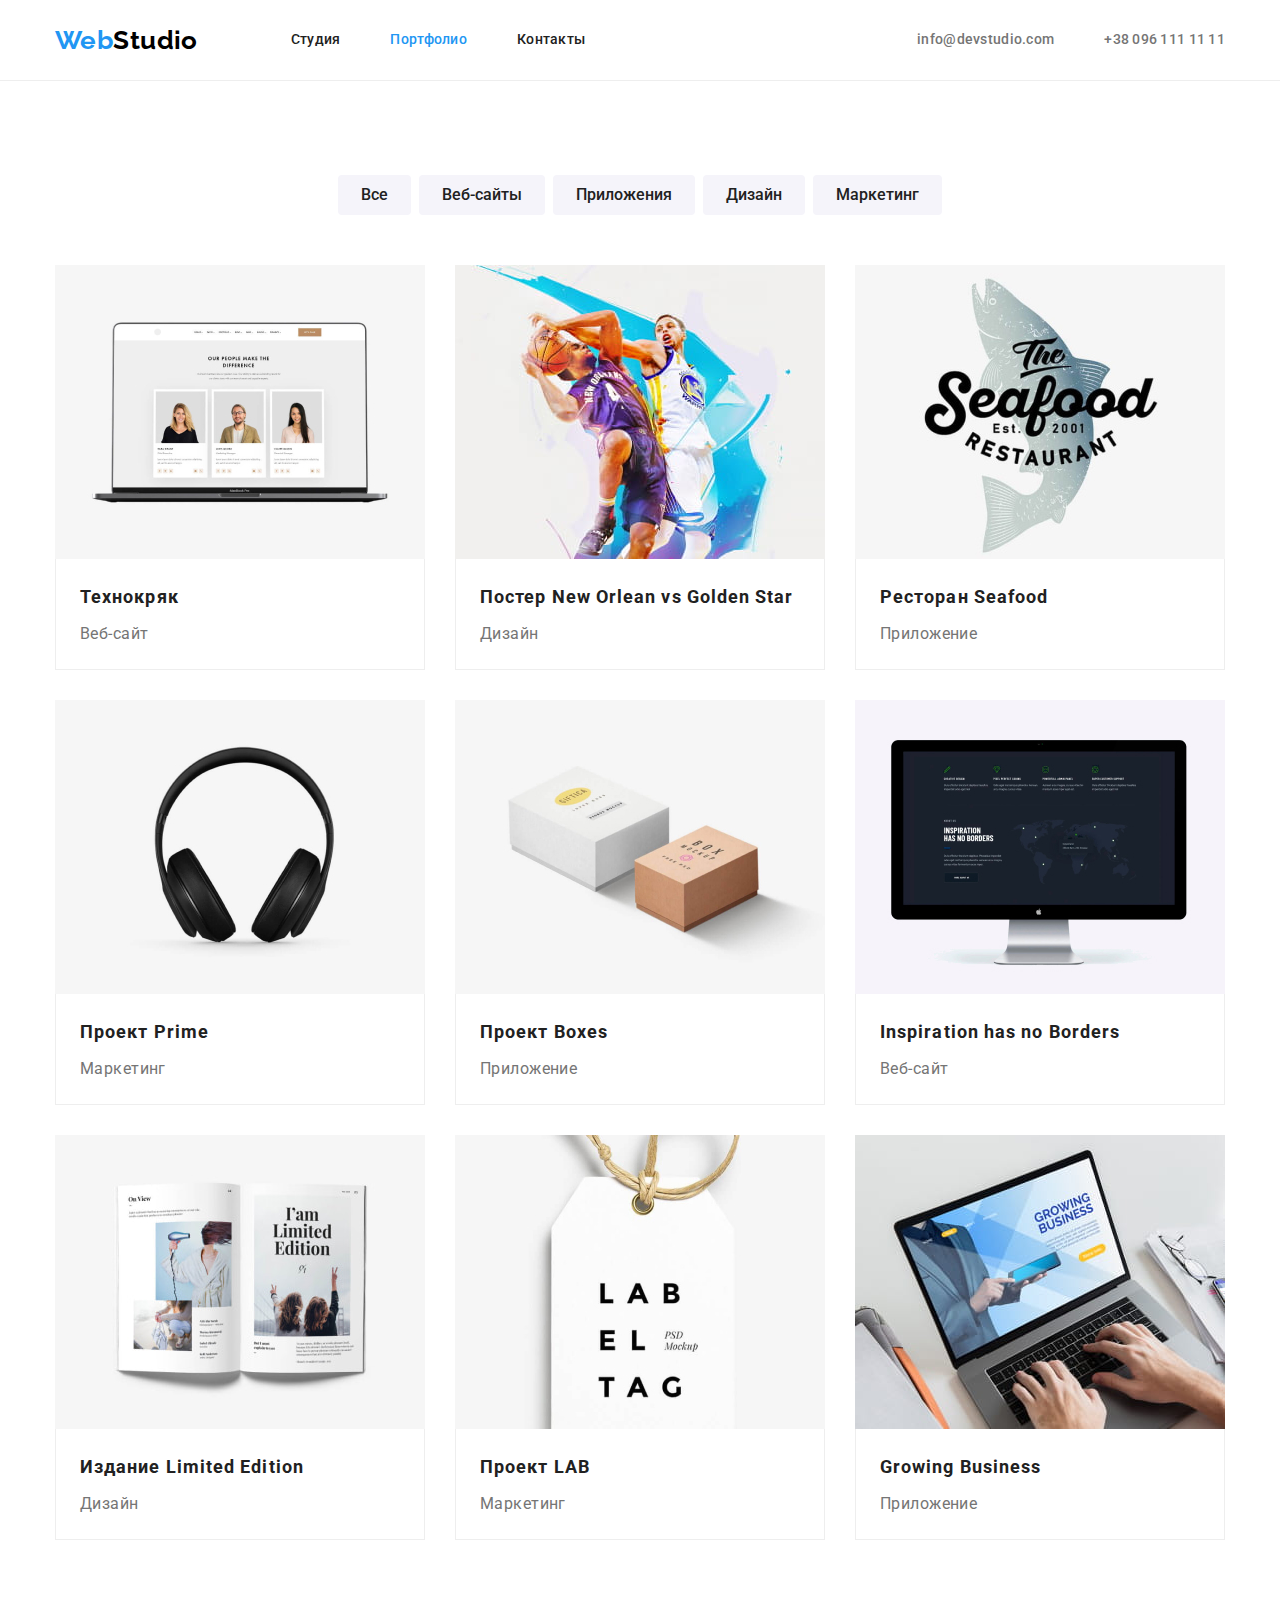
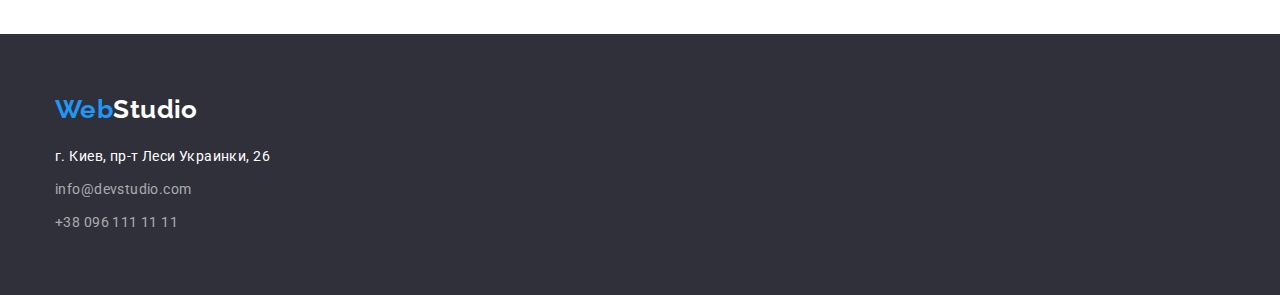
==== portfolio.html @ ceb33f37 "Переносит файлы третьей домашки" ====
<!DOCTYPE html>
<html lang="ru">
<head>
    <meta charset="UTF-8">
    <meta http-equiv="X-UA-Compatible" content="IE=edge">
    <meta name="viewport" content="width=device-width, initial-scale=1.0">
    <title>goit-markup-hw</title>
    <link 
        href="https://fonts.googleapis.com/css2?family=Raleway:wght@700&family=Roboto:wght@400;500;700;900&display=swap"
        rel="stylesheet">
    <link 
        rel="stylesheet" 
        href="https://cdnjs.cloudflare.com/ajax/libs/modern-normalize/1.1.0/modern-normalize.min.css">
    <link rel="stylesheet" href="./css/style.css">
    </head>
<body>
    <!--Шапка сайта-->
    <header class="page-header">
        <div class="container header-nav-lists">
            <nav class="header-nav">
                <a class="logo" href="./index.html">Web<span class="logo-part">Studio</span></a>
                <ul class="nav-list list">
                    <li class="nav-item"><a class="nav-link" href="./index.html">Студия</a></li>
                    <li class="nav-item"><a class="nav-link current-link" href="./portfolio.html">Портфолио</a></li>
                    <li class="nav-item"><a class="nav-link" href="">Контакты</a></li>
                </ul>
            </nav>
            <ul class="header-right-list list">
                <li class="right-list-item"> <a class="email" href="mailto:info@devstudio.com">info@devstudio.com</a></li>
                <li class="right-list-item"> <a class="phone" href="tel:+380961111111">+38 096 111 11 11</a></li>
            </ul>
        </div>
    </header>
    <!--Портфолио-->
    <main>
        <section class="portfolio">
            <div class="container">
                <h1 class="visually-hidden">Портфолио</h1>
                <ul class="button-list list">
                    <li class="button-item"><button class="portfolio-button" type="button">Все</button></li>
                    <li class="button-item"><button class="portfolio-button" type="button">Веб-сайты</button></li>
                    <li class="button-item"><button class="portfolio-button" type="button">Приложения</button></li>
                    <li class="button-item"><button class="portfolio-button" type="button">Дизайн</button></li>
                    <li class="button-item"><button class="portfolio-button" type="button">Маркетинг</button></li>
                </ul>
                <ul class="portfolio-list list">
                    <li class="portfolio-item">
                        <img src="./images/techno_crack.jpg" alt="ноутбук" width="370">
                        <div class="portfolio-item-part">
                            <h2 class="portfolio-title">Технокряк</h2>
                            <p class="portfolio-text">Веб-сайт</p>
                        </div>
                    </li>
                    <li class="portfolio-item">
                        <img src="./images/new_orlean_vs_golden_star.jpg" alt="постер баскетбольной команды" width="370">
                        <div class="portfolio-item-part">
                            <h2 class="portfolio-title">Постер <span lang="en">New Orlean vs Golden Star</span></h2>
                            <p class="portfolio-text">Дизайн</p>
                        </div>
                    </li>
                    <li class="portfolio-item">
                        <img src="./images/seafood.jpg" alt="эмблема ресторана" width="370">
                        <div class="portfolio-item-part">
                            <h2 class="portfolio-title">Ресторан <span lang="en">Seafood</span></h2>
                            <p class="portfolio-text">Приложение</p>
                        </div>
                    </li>
                    <li class="portfolio-item">
                        <img src="./images/prime.jpg" alt="наушники" width="370">
                        <div class="portfolio-item-part">
                            <h2 class="portfolio-title">Проект <span lang="en">Prime</span></h2>
                            <p class="portfolio-text">Маркетинг</p>
                        </div>
                    </li>
                    <li class="portfolio-item">
                        <img src="./images/boxes.jpg" alt="ящики" width="370">
                        <div class="portfolio-item-part">
                            <h2 class="portfolio-title">Проект <span lang="en">Boxes</span></h2>
                            <p class="portfolio-text">Приложение</p>
                        </div>
                    </li>
                    <li class="portfolio-item">
                        <img src="./images/inspiration_has_no_borders.jpg" alt="мак" width="370">
                        <div class="portfolio-item-part">
                            <h2 class="portfolio-title" lang="en">Inspiration has no Borders</h2>
                            <p class="portfolio-text">Веб-сайт</p>
                        </div>
                    </li>
                    <li class="portfolio-item">
                        <img src="./images/limited_edition.jpg" alt="книга" width="370">
                        <div class="portfolio-item-part">
                            <h2 class="portfolio-title">Издание <span lang="en">Limited Edition</span></h2>
                            <p class="portfolio-text">Дизайн</p>
                        </div>
                    </li>
                    <li class="portfolio-item">
                        <img src="./images/lab.jpg" alt="лейбл" width="370">
                        <div class="portfolio-item-part">
                            <h2 class="portfolio-title">Проект <span lang="en">LAB</span></h2>
                            <p class="portfolio-text">Маркетинг</p>
                        </div class="portfolio-item-part">
                    </li>
                    <li class="portfolio-item">
                        <img src="./images/growing_business.jpg" alt="набор на ноутбуке" width="370">
                        <div class="portfolio-item-part">
                            <h2 class="portfolio-title" lang="en">Growing Business</h2>
                            <p class="portfolio-text">Приложение</p>
                        </div>
                    </li class="portfolio-item">
                </ul>
            </div>
        </section>
    </main>
    <!--Подвал-->
    <footer class="footer">
        <div class="container">
            <a class="logo" href="index.html">Web<span class="logo-part">Studio</span></a>
            <address>
                <a 
                    class="map"
                    href="https://goo.gl/maps/u9aJ5FSczd5m6GibA" 
                    target="_blank" 
                    rel="noopener noreferrer">г. Киев, пр-т Леси Украинки, 26
                </a> 
            </address>
            <ul class="footer-list list">
                <li class="footer-item"><a class="footer-email" href="mailto:info@devstudio.com">info@devstudio.com</a></li>
                <li class="footer-item"><a class="footer-phone" href="tel:+380961111111">+38 096 111 11 11</a></li>
            </ul>
        </div>
    </footer>
</body>
</html>
---- css/style.css ----
:root {
  --primary-text-color--: #757575;
  --nav-title-color--: #212121;
  --title-text-color--: #212121;
  --sekond-title-color--: #212121;
  --portfolio-button-color--: #212121;
  --footer-contacts-color--: rgba(255, 255, 255, 0.6);
  --first-logo-color--: #2196f3;
  --sekond-logo-color--: #ffffff;
  --accent-color--: #2196f3;
  --hero-title-color--: #ffffff;
  --primary-whiter-color--: #ffffff;
  --team-item-bg-color--: #ffffff;
  --footer-bg-color--: #2f303a;
  --logo-part-color--: #000000;
  --team-bg-color--: #f5f4fa;
  --portfolio-button-bg-color--: #f5f4fa;
  --border-color--: #eeeeee;
  --button-text-color--: #ffffff;
}
body {
  font-family: "Roboto", sans-serif;
  font-weight: 400;
  font-size: 14px;
  line-height: 1.71;
  letter-spacing: 0.03em;
  background-color: var(--primary-whiter-color--);
  color: var(--primary-text-color--);
}
img {
  display: block;
}
.list {
  padding: 0;
  margin: 0;
  list-style: none;
}
.container {
  width: 1200px;
  padding: 0px 15px;
  margin-left: auto;
  margin-right: auto;
}
.visually-hidden {
  position: absolute;
  white-space: nowrap;
  width: 1px;
  height: 1px;
  overflow: hidden;
  border: 0;
  padding: 0;
  clip: rect(0 0 0 0);
  clip-path: inset(50%);
  margin: -1px;
}
.opportunities-title,
.team-title {
  margin-top: 0;
  margin-bottom: 50px;
  font-weight: 700;
  font-size: 36px;
  line-height: 1.17;
  text-align: center;
  color: var(--title-text-color--);
}

/* Шапка */
.page-header {
  margin-top: 0;
  margin-bottom: 0;
  border-bottom: 1px solid;
  border-color: var(--border-color--);
  background-color: var(--primary-whiter-color--);
}
.header-nav-lists {
  display: flex;
  align-items: center;
}
.header-nav {
  display: flex;
  align-items: center;
}
.logo {
  display: block;
  font-family: "Raleway", sans-serif;
  font-weight: 700;
  font-size: 26px;
  line-height: 1.19;
  text-decoration: none;
  color: var(--first-logo-color--);
}
.logo-part {
  color: var(--logo-part-color--);
}
.nav-list {
  display: flex;
  margin-left: 93px;
}
.nav-item:not(:last-child) {
  margin-right: 50px;
}
.nav-link {
  display: block;
  padding-top: 32px;
  padding-bottom: 32px;
  font-weight: 500;
  font-size: 14px;
  line-height: 1.14;
  letter-spacing: 0.02em;
  text-decoration: none;
  color: var(--nav-title-color--);
}
.current-link {
  color: var(--accent-color--);
}
.header-right-list {
  display: flex;
  margin-left: auto;
}
.right-list-item:not(:last-child) {
  margin-right: 50px;
}
.email,
.phone {
  display: block;
  padding-top: 32px;
  padding-bottom: 32px;
  font-weight: 500;
  font-size: 14px;
  line-height: 1.14;
  letter-spacing: 0.02em;
  text-decoration: none;
  color: inherit;
}
.nav-link:hover,
.nav-link:focus,
.email:hover,
.email:focus,
.phone:hover,
.phone:focus {
  color: var(--accent-color--);
}

/* Герой */
.hero {
  padding-top: 200px;
  padding-bottom: 200px;
  text-align: center;
  background-color: var(--footer-bg-color--);
}
.hero-title {
  margin-top: 0;
  margin-bottom: 30px;
  white-space: pre-line;
  font-weight: 900;
  font-size: 44px;
  line-height: 1.36;
  text-transform: uppercase;
  letter-spacing: 0.06em;
  color: var(--hero-title-color--);
}
.button {
  display: inline-block;
  margin: 0 auto;
  min-width: 200px;
  border: 1px solid;
  border-color: transparent;
  border-radius: 4px;
  padding: 10px 32px;
  font-family: inherit;
  font-weight: 700;
  font-size: 16px;
  line-height: 1.88;
  letter-spacing: 0.06em;
  text-decoration: none;
  color: var(--button-text-color--);
  background-color: var(--accent-color--);
  cursor: pointer;
}

/*Особености*/
.features {
  padding-top: 94px;
  padding-bottom: 94px;
  background-color: var(--primary-whiter-color--);
}
.features-list {
  display: flex;
  justify-content: space-between;
}
.features-item {
  width: 270px;
}
.features-title {
  margin-top: 0;
  margin-bottom: 10;
  font-weight: 700;
  font-size: 14px;
  line-height: 1.14;
  text-transform: uppercase;
  color: var(--sekond-title-color--);
}
.features-text {
  margin: 0;
}

/*Чем мы занимаемся*/
.opportunities {
  padding-bottom: 94px;
  background-color: var(--primary-whiter-color--);
}
.opportunities-list {
  display: flex;
  justify-content: space-between;
}

/*Команда*/
.team {
  padding-top: 94px;
  padding-bottom: 94px;
  background-color: var(--team-bg-color--);
}
.team-list {
  display: flex;
  justify-content: space-between;
}
.team-item {
  border-radius: 0px 0px 4px 4px;
  border-bottom: 1px solid;
  border-color: transparent;
  background-color: var(--primary-whiter-color--);
}
.team-item-part {
  padding-top: 30px;
  padding-bottom: 30px;
  text-align: center;
}
.team-item-title {
  margin-top: 0;
  margin-bottom: 10px;
  font-weight: 500;
  font-size: 16px;
  line-height: 1.19;
  color: var(--sekond-title-color--);
}
.team-item-text {
  margin-top: 0;
  margin-bottom: 0;
  font-size: 16px;
  line-height: 1.19;
}

/*Подвал*/
.footer {
  padding-top: 60px;
  padding-bottom: 60px;
  background-color: var(--footer-bg-color--);
}
.footer .logo {
  margin-top: 0;
  margin-bottom: 20px;
}
.footer .logo-part {
  color: var(--sekond-logo-color--);
}
.map {
  font-size: 14px;
  line-height: 1.71;
  text-decoration: none;
  font-style: normal;
  color: var(--primary-whiter-color--);
}
.footer-item {
  margin-top: 9px;
  display: block;
}
.footer-email,
.footer-phone {
  font-size: 14px;
  line-height: 1.71;
  text-decoration: none;
  color: var(--footer-contacts-color--);
}
.map:hover,
.map:focus,
.footer-email:hover,
.footer-email:focus,
.footer-phone:hover,
.footer-phone:focus {
  color: var(--accent-color--);
}

/* Портфолио */
.portfolio {
  padding-top: 94px;
  padding-bottom: 94px;
  background-color: var(--primary-whiter-color--);
}
.button-list {
  margin-bottom: 50px;
  display: flex;
  justify-content: center;
}
.button-item:not(:last-child) {
  margin-right: 8px;
}
.portfolio-button {
  display: inline-block;
  min-width: 73px;
  border: 1px solid;
  border-color: transparent;
  border-radius: 4px;
  padding: 6px 22px;
  font-family: inherit;
  font-weight: 500;
  font-size: 16px;
  line-height: 1.63;
  text-decoration: none;
  background-color: var(--portfolio-button-bg-color--);
  color: var(--portfolio-button-color--);
  cursor: pointer;
}
.portfolio-button:hover,
.portfolio-button:focus {
  background-color: var(--accent-color--);
  color: var(--primary-whiter-color--);
}
.portfolio-list {
  display: flex;
  flex-wrap: wrap;
}
.portfolio-item {
  margin-right: 30px;
  margin-bottom: 30px;
}
.portfolio-item:nth-child(3n + 3) {
  margin-right: 0;
}
.portfolio-item:nth-last-child(-n + 3) {
  margin-bottom: 0;
}
.portfolio-item-part {
  padding-top: 20px;
  padding-bottom: 20px;
  padding-right: 24px;
  padding-left: 24px;
  border-width: 0px 1px 1px 1px;
  border-style: solid;
  border-color: var(--border-color--);
}
.portfolio-title {
  margin-top: 0;
  margin-bottom: 4px;
  font-weight: 700;
  font-size: 18px;
  line-height: 2;
  letter-spacing: 0.06em;
  color: var(--sekond-title-color--);
}
.portfolio-text {
  margin: 0;
  font-size: 16px;
  line-height: 1.88;
}
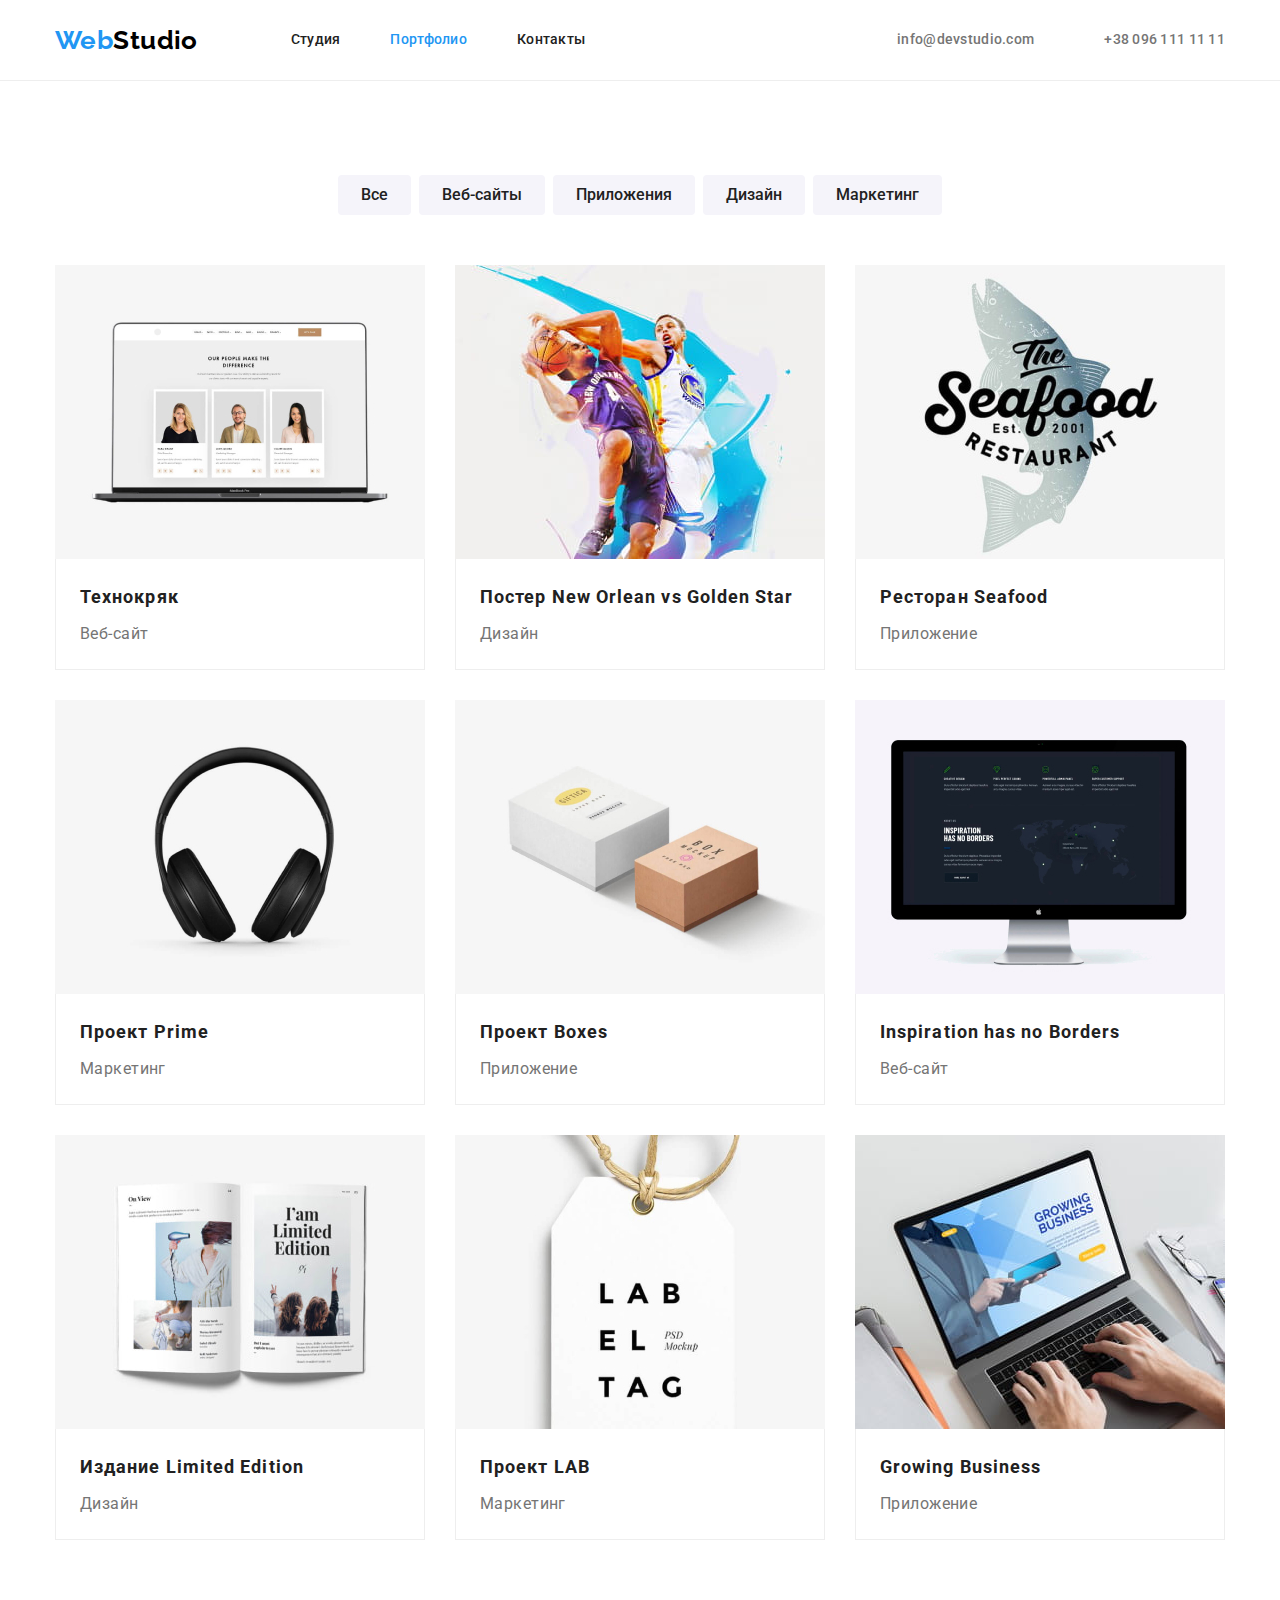
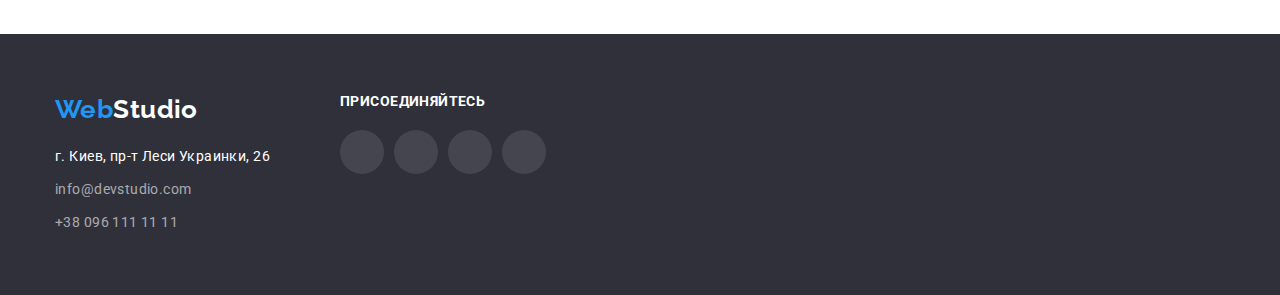
==== commit 7d15243d: "Ставит все иконки, фон и тень" ====
--- a/portfolio.html
+++ b/portfolio.html
@@ -26,8 +26,22 @@
                 </ul>
             </nav>
             <ul class="header-right-list list">
-                <li class="right-list-item"> <a class="email" href="mailto:info@devstudio.com">info@devstudio.com</a></li>
-                <li class="right-list-item"> <a class="phone" href="tel:+380961111111">+38 096 111 11 11</a></li>
+                <li class="right-list-item">
+                    <a class="email" href="mailto:info@devstudio.com">
+                        <svg class="email-icon">
+                            <use href="./images/icons.svg#icon-envelope">
+                            </use>
+                        </svg>
+                        info@devstudio.com</a>
+                </li>
+                <li class="right-list-item">
+                    <a class="phone" href="tel:+380961111111">
+                        <svg class="phone-icon">
+                            <use href="./images/icons.svg#icon-smartphone">
+                            </use>
+                        </svg>
+                        +38 096 111 11 11</a>
+                </li>
             </ul>
         </div>
     </header>
@@ -113,20 +127,53 @@
     </main>
     <!--Подвал-->
     <footer class="footer">
-        <div class="container">
-            <a class="logo" href="index.html">Web<span class="logo-part">Studio</span></a>
-            <address>
-                <a 
-                    class="map"
-                    href="https://goo.gl/maps/u9aJ5FSczd5m6GibA" 
-                    target="_blank" 
-                    rel="noopener noreferrer">г. Киев, пр-т Леси Украинки, 26
-                </a> 
-            </address>
-            <ul class="footer-list list">
-                <li class="footer-item"><a class="footer-email" href="mailto:info@devstudio.com">info@devstudio.com</a></li>
-                <li class="footer-item"><a class="footer-phone" href="tel:+380961111111">+38 096 111 11 11</a></li>
-            </ul>
+        <div class="container wrapper">
+            <div class="footer-address">
+                <a class="logo" href="index.html">Web<span class="logo-part">Studio</span></a>
+                <address>
+                    <a class="map" href="https://goo.gl/maps/u9aJ5FSczd5m6GibA" target="_blank" rel="noopener noreferrer">г.
+                        Киев, пр-т Леси Украинки, 26
+                    </a>
+                </address>
+                <ul class="footer-list list">
+                    <li class="footer-item"><a class="footer-email" href="mailto:info@devstudio.com">info@devstudio.com</a>
+                    </li>
+                    <li class="footer-item"><a class="footer-phone" href="tel:+380961111111">+38 096 111 11 11</a></li>
+                </ul>
+            </div>
+            <div class="footer-socials-list">
+                <h3 class="socials-title">присоединяйтесь</h3>
+                <ul class="socials-list list down-list">
+                    <li class="socials-item">
+                        <a class="social-link down-link" href="https://www.instagram.com/">
+                            <svg class="social-icon down-icon">
+                                <use href="./images/icons.svg#icon-instagram"></use>
+                            </svg>
+                        </a>
+                    </li>
+                    <li class="socials-item">
+                        <a class="social-link down-link" href="https://twitter.com/">
+                            <svg class="social-icon down-icon">
+                                <use href="./images/icons.svg#icon-twitter"></use>
+                            </svg>
+                        </a>
+                    </li>
+                    <li class="socials-item">
+                        <a class="social-link down-link" href="https://www.facebook.com/">
+                            <svg class="social-icon down-icon">
+                                <use href="./images/icons.svg#icon-facebook"></use>
+                            </svg>
+                        </a>
+                    </li>
+                    <li class="socials-item">
+                        <a class="social-link down-link" href="https://www.linkedin.com/">
+                            <svg class="social-icon down-icon">
+                                <use href="./images/icons.svg#icon-linkedin"></use>
+                            </svg>
+                        </a>
+                    </li>
+                </ul>
+            </div>
         </div>
     </footer>
 </body>
--- a/css/style.css
+++ b/css/style.css
@@ -15,7 +15,9 @@
   --logo-part-color--: #000000;
   --team-bg-color--: #f5f4fa;
   --portfolio-button-bg-color--: #f5f4fa;
+  --icon-bg-color--: #f5f4fa;
   --border-color--: #eeeeee;
+  --logo-border-color--: #afb1b8;
   --button-text-color--: #ffffff;
 }
 body {
@@ -54,7 +56,8 @@
   margin: -1px;
 }
 .opportunities-title,
-.team-title {
+.team-title,
+.clients-title {
   margin-top: 0;
   margin-bottom: 50px;
   font-weight: 700;
@@ -122,7 +125,8 @@
 }
 .email,
 .phone {
-  display: block;
+  display: flex;
+  align-items: center;
   padding-top: 32px;
   padding-bottom: 32px;
   font-weight: 500;
@@ -140,6 +144,26 @@
 .phone:focus {
   color: var(--accent-color--);
 }
+.email-icon {
+  width: 16px;
+  height: 12px;
+  margin-right: 10px;
+  fill: #757575;
+}
+.email-icon:hover,
+.email-icon:focus {
+  fill: currentColor;
+}
+.phone-icon {
+  width: 10px;
+  height: 16px;
+  margin-right: 10px;
+  fill: #757575;
+}
+.phone-icon:hover,
+.phone-icon:focus {
+  fill: currentColor;
+}
 
 /* Герой */
 .hero {
@@ -148,9 +172,27 @@
   text-align: center;
   background-color: var(--footer-bg-color--);
 }
+.overlay {
+  background-position: center;
+  background-size: cover;
+  background-repeat: no-repeat;
+  margin-right: auto;
+  margin-left: auto;
+  max-width: 1600px;
+  height: 600px;
+  background-image: linear-gradient(
+      to right,
+      rgba(47, 48, 58, 0.4),
+      rgba(47, 48, 58, 0.4)
+    ),
+    url(../images/img_fon.jpg);
+}
 .hero-title {
+  max-width: 696px;
   margin-top: 0;
   margin-bottom: 30px;
+  margin-right: auto;
+  margin-left: auto;
   white-space: pre-line;
   font-weight: 900;
   font-size: 44px;
@@ -191,6 +233,14 @@
 .features-item {
   width: 270px;
 }
+.features-item-icon {
+  padding: 25px 100px;
+  margin-bottom: 30px;
+  height: 120px;
+  width: 270px;
+  border-radius: 4px;
+  background-color: var(--icon-bg-color--);
+}
 .features-title {
   margin-top: 0;
   margin-bottom: 10;
@@ -225,6 +275,8 @@
   justify-content: space-between;
 }
 .team-item {
+  box-shadow: 0px 1px 3px rgba(0, 0, 0, 0.12), 0px 1px 1px rgba(0, 0, 0, 0.14),
+    0px 2px 1px rgba(0, 0, 0, 0.2);
   border-radius: 0px 0px 4px 4px;
   border-bottom: 1px solid;
   border-color: transparent;
@@ -249,12 +301,86 @@
   font-size: 16px;
   line-height: 1.19;
 }
+.socials-list {
+  display: flex;
+  padding: 0;
+  margin-top: 16px;
+  margin-right: 32px;
+  margin-bottom: 0px;
+  margin-left: 32px;
+}
+.socials-item:not(:last-child) {
+  margin-right: 10px;
+}
+.social-link {
+  display: flex;
+  padding: 12px;
+  width: 44px;
+  height: 44px;
+  border-radius: 50%;
+}
+.social-link:hover,
+.social-link:focus {
+  background-color: var(--accent-color--);
+  color: var(--primary-whiter-color--);
+}
+.social-icon {
+  fill: #afb1b8;
+  width: 20px;
+  height: 20px;
+}
+.social-icon:hover,
+.social-icon:focus {
+  fill: currentColor;
+}
+/* Постоянные клиенты*/
+.clients {
+  padding-top: 94px;
+  padding-bottom: 94px;
+}
+.clients-title {
+  margin-top: 0;
+  margin-bottom: 50px;
+}
+.clients-list {
+  display: flex;
+}
+.clients-item:not(:last-child) {
+  margin-right: 30px;
+}
+.clients-logo {
+  display: block;
+  width: 170px;
+  height: 92px;
+}
+.clients-icon {
+  border: 1px;
+  border-style: solid;
+  border-color: var(--logo-border-color--);
+  border-radius: 4px;
+  padding-top: 16px;
+  padding-bottom: 16px;
+  padding-left: 32px;
+  padding-right: 32px;
+  width: 170px;
+  height: 92px;
+  display: inline-flex;
+  fill: #afb1b8;
+}
+.clients-icon:hover,
+.clients-icon:focus {
+  border-color: var(--accent-color--);
+  fill: var(--accent-color--);
+}
 
 /*Подвал*/
 .footer {
   padding-top: 60px;
   padding-bottom: 60px;
   background-color: var(--footer-bg-color--);
+}
+.wrapper {
+  display: flex;
 }
 .footer .logo {
   margin-top: 0;
@@ -288,6 +414,38 @@
 .footer-phone:hover,
 .footer-phone:focus {
   color: var(--accent-color--);
+}
+.footer-socials-list {
+  margin-left: 70px;
+  margin-top: 0;
+  margin-bottom: 0;
+}
+.down-list {
+  margin: 0;
+  padding: 0;
+}
+.down-link {
+  background-color: rgba(255, 255, 255, 0.1);
+  color: var(--primary-whiter-color--);
+}
+.down-link:hover {
+  background-color: var(--accent-color--);
+}
+.down-icon {
+  fill: var(--primary-whiter-color--);
+}
+.socials-title {
+  margin-top: 0;
+  margin-right: auto;
+  margin-bottom: 20px;
+  margin-left: 0;
+  padding: 0;
+  font-weight: 700;
+  font-size: 14px;
+  line-height: 1.14;
+  letter-spacing: 0.03em;
+  text-transform: uppercase;
+  color: var(--primary-whiter-color--);
 }
 
 /* Портфолио */
@@ -322,6 +480,9 @@
 }
 .portfolio-button:hover,
 .portfolio-button:focus {
+  box-shadow: 0px 3px 1px rgba(0, 0, 0, 0.1), 0px 1px 2px rgba(0, 0, 0, 0.08),
+    0px 2px 2px rgba(0, 0, 0, 0.12);
+  border-radius: 4px;
   background-color: var(--accent-color--);
   color: var(--primary-whiter-color--);
 }
@@ -330,8 +491,13 @@
   flex-wrap: wrap;
 }
 .portfolio-item {
+  width: 370px;
   margin-right: 30px;
   margin-bottom: 30px;
+}
+.portfolio-item:hover {
+  box-shadow: 0px 1px 1px rgba(0, 0, 0, 0.12), 0px 4px 4px rgba(0, 0, 0, 0.06),
+    1px 4px 6px rgba(0, 0, 0, 0.16);
 }
 .portfolio-item:nth-child(3n + 3) {
   margin-right: 0;
